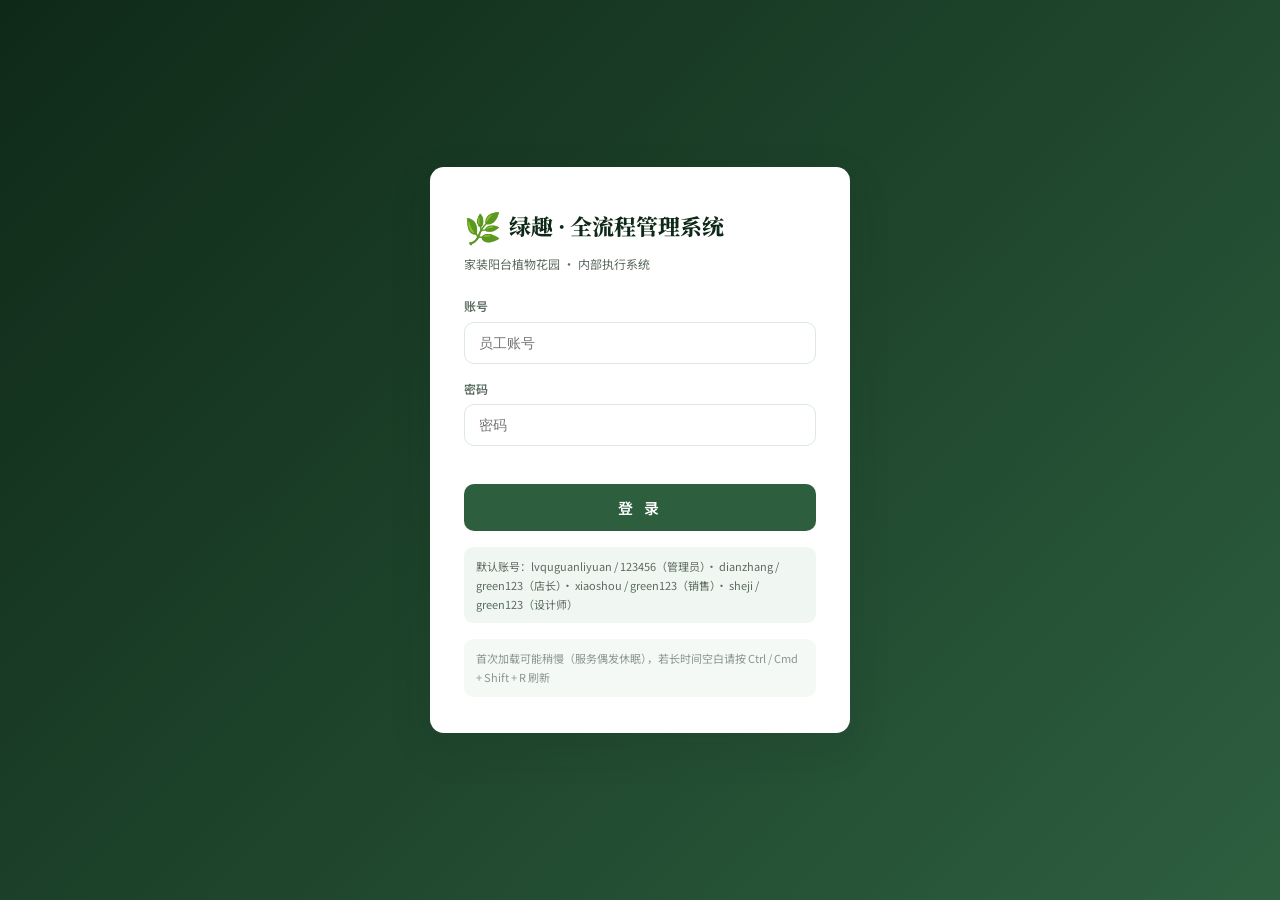
==== web/admin/index.html @ 3e5d3b29 "feat(admin): 新增方案设计模块（生图/排版PDF/转报价）+ 生图模型后台配置 - 后台新增 schemes 表与完整 CRUD、现场照片上传、AI 生图（Pollinations 免费 " ====
<!DOCTYPE html>
<html lang="zh-CN">
<head>
  <meta charset="UTF-8">
  <meta name="viewport" content="width=device-width, initial-scale=1.0">
  <title>绿趣 · 家装阳台植物花园全流程管理</title>
  <link rel="preconnect" href="https://fonts.googleapis.com">
  <link rel="preconnect" href="https://fonts.gstatic.com" crossorigin>
  <link href="https://fonts.googleapis.com/css2?family=Noto+Serif+SC:wght@400;600;700&family=Noto+Sans+SC:wght@300;400;500;600&display=swap" rel="stylesheet">
  <link rel="stylesheet" href="styles.css">
  <noscript><style>.noscript-warn{position:fixed;top:0;left:0;right:0;z-index:9999;background:#c0392b;color:#fff;padding:10px 14px;text-align:center;font-family:system-ui,sans-serif;font-size:14px}</style></noscript>
</head>
<body>
  <noscript><div class="noscript-warn">本系统需要启用 JavaScript 才能使用，请在浏览器设置中开启后刷新。</div></noscript>
  <!-- 登录遮罩 -->
  <div id="loginGate" class="login-gate">
    <div class="login-card">
      <div class="login-brand"><span class="logo">🌿</span>绿趣 · 全流程管理系统</div>
      <div class="login-sub">家装阳台植物花园 · 内部执行系统</div>
      <div class="login-field"><label>账号</label><input id="loginUser" placeholder="员工账号" autocomplete="username"></div>
      <div class="login-field"><label>密码</label><input id="loginPw" type="password" placeholder="密码" autocomplete="current-password"></div>
      <div id="loginErr" class="login-err"></div>
      <button class="btn login-btn" id="loginBtn">登 录</button>
      <div class="login-tip">默认账号：lvquguanliyuan / 123456（管理员）· dianzhang / green123（店长）· xiaoshou / green123（销售）· sheji / green123（设计师）</div>
      <div class="login-tip" id="bootHint" style="opacity:.7">首次加载可能稍慢（服务偶发休眠），若长时间空白请按 Ctrl / Cmd + Shift + R 刷新</div>
    </div>
  </div>

  <header class="topbar hidden" id="topbar">
    <div class="brand">
      <span class="logo">🌿</span>
      <div>
        <div class="brand-name">绿趣 · 全流程管理</div>
        <div class="brand-sub">家装阳台植物花园 · 内部执行系统</div>
      </div>
    </div>
    <nav class="nav" id="nav">
      <button class="nav-btn active" data-view="customers">客户档案</button>
      <button class="nav-btn" data-view="kanban">进度看板</button>
      <button class="nav-btn" data-view="quote">报价台</button>
      <button class="nav-btn" data-view="scheme">方案设计</button>
      <button class="nav-btn" data-view="contacts">预约线索</button>
      <button class="nav-btn" data-view="forms">表单模板库</button>
      <button class="nav-btn" data-view="stats">数据统计</button>
      <button class="nav-btn" data-view="prices" data-role="admin,manager">价格库</button>
      <button class="nav-btn" data-view="settings" data-role="admin">系统设置</button>
      <button class="nav-btn" data-view="users" data-role="admin">员工账号</button>
    </nav>
    <div class="userbox">
      <div class="ub-info"><span class="ub-name" id="ubName"></span><span class="ub-role" id="ubRole"></span></div>
      <button class="btn sm ghost" id="logoutBtn">登出</button>
    </div>
  </header>

  <main id="app" class="hidden"></main>

  <!-- 详情抽屉 -->
  <div id="drawer" class="drawer hidden">
    <div class="drawer-mask" id="drawerMask"></div>
    <aside class="drawer-panel" id="drawerPanel"></aside>
  </div>

  <div id="toast" class="toast hidden"></div>

  <script src="app.js"></script>
</body>
</html>
---- web/admin/styles.css ----
/* 绿趣 · 内部管理后台样式（与品牌官网视觉统一） */
:root{
  --green-900:#0f2918; --green-800:#153620; --green-700:#1a472a; --green-600:#2d5f3f;
  --green-500:#3d7a52; --green-400:#5a9a6e; --green-300:#8cc09a; --green-200:#b8d9c2;
  --green-100:#dcede2; --green-50:#f0f7f2;
  --cream:#f9f8f3; --card:#ffffff;
  --text:#1f2a23; --muted:#5c6b60; --border:#dce8e0;
  --amber:#c68a2e; --red:#c44b47; --blue:#3a7bd5;
  --shadow:0 8px 28px rgba(15,41,24,.08);
  --shadow-lg:0 14px 44px rgba(15,41,24,.12);
  --radius:14px;
  --font-serif:"Noto Serif SC","Songti SC","SimSun",serif;
  --font-sans:"Noto Sans SC","PingFang SC","Microsoft YaHei",sans-serif;
}
*{box-sizing:border-box;margin:0;padding:0}
body{font-family:var(--font-sans);background:var(--cream);color:var(--text);font-size:14px;line-height:1.55}
button{font-family:inherit;cursor:pointer}
.hidden{display:none!important}

/* 顶栏 */
.topbar{display:flex;align-items:center;gap:24px;padding:12px 24px;background:linear-gradient(90deg,var(--green-900),var(--green-700));color:#fff;position:sticky;top:0;z-index:30;box-shadow:0 4px 18px rgba(15,41,24,.15)}
.brand{display:flex;align-items:center;gap:10px}
.logo{font-size:26px}
.brand-name{font-size:17px;font-weight:700;letter-spacing:.5px;font-family:var(--font-serif)}
.brand-sub{font-size:11px;opacity:.8}
.nav{display:flex;gap:6px;margin-left:8px}
.nav-btn{background:transparent;border:none;color:#eafff2;padding:9px 16px;border-radius:10px;font-size:14px;font-weight:600;transition:.15s}
.nav-btn:hover{background:rgba(255,255,255,.12)}
.nav-btn.active{background:#fff;color:var(--green-700);box-shadow:0 2px 8px rgba(0,0,0,.1)}
.operator{margin-left:auto;display:flex;align-items:center;gap:8px;font-size:12px;opacity:.95}
.operator input{width:120px;padding:6px 10px;border-radius:8px;border:none;outline:none;font-size:13px}

/* 主区 */
#app{padding:24px;max-width:1400px;margin:0 auto}

/* 工具条 */
.toolbar{display:flex;flex-wrap:wrap;gap:10px;align-items:center;margin-bottom:18px}
.toolbar input,.toolbar select{padding:10px 13px;border:1px solid var(--border);border-radius:10px;background:#fff;font-size:13px;outline:none;transition:.15s}
.toolbar input:focus,.toolbar select:focus{border-color:var(--green-400);box-shadow:0 0 0 3px var(--green-50)}
.search{flex:1;min-width:200px}
.btn{background:var(--green-600);color:#fff;border:none;padding:10px 18px;border-radius:10px;font-size:13px;font-weight:600;transition:.2s}
.btn:hover{background:var(--green-500);transform:translateY(-1px)}
.btn.ghost{background:#fff;color:var(--green-700);border:1px solid var(--green-200)}
.btn.ghost:hover{background:var(--green-50)}
.btn.sm{padding:6px 12px;font-size:12px}
.btn.amber{background:var(--amber)}
.btn.red{background:var(--red)}
.spacer{flex:1}

/* 客户列表 */
.cust-table{width:100%;border-collapse:separate;border-spacing:0;background:var(--card);border-radius:var(--radius);overflow:hidden;box-shadow:var(--shadow)}
.cust-table th,.cust-table td{padding:12px 14px;text-align:left;border-bottom:1px solid var(--border);font-size:13px}
.cust-table th{background:var(--green-50);color:var(--green-900);font-weight:700}
.cust-table tr:hover{background:var(--green-50);cursor:pointer}
.cust-table tr:last-child td{border-bottom:none}
.stage-pill{display:inline-block;padding:3px 10px;border-radius:20px;font-size:11px;font-weight:700;background:var(--green-100);color:var(--green-900)}
.status-pill{padding:3px 10px;border-radius:20px;font-size:11px;font-weight:700}
.st-new{background:#e3f2fd;color:#1565c0}
.st-deal{background:#e8f5e9;color:#2e7d32}
.st-loss{background:#ffebee;color:#c62828}
.st-lead{background:#fff3e0;color:#ef6c00}

/* 看板 */
.kanban{display:flex;gap:16px;overflow-x:auto;padding-bottom:12px}
.kcol{min-width:230px;flex:1;background:var(--green-50);border-radius:var(--radius);padding:12px}
.kcol h3{font-size:13px;color:var(--green-900);padding:6px 8px 10px;display:flex;justify-content:space-between}
.kcol .count{background:var(--green-600);color:#fff;border-radius:20px;padding:1px 9px;font-size:11px}
.kcard{background:var(--card);border:1px solid var(--border);border-left:4px solid var(--green-400);border-radius:11px;padding:12px;margin-bottom:10px;box-shadow:var(--shadow);transition:.2s}
.kcard:hover{border-left-color:var(--green-700);transform:translateY(-2px)}
.kcard .kname{font-weight:700;margin-bottom:4px}
.kcard .kmeta{font-size:12px;color:var(--muted);display:flex;flex-wrap:wrap;gap:6px}
.kcard .krow{display:flex;gap:6px;margin-top:8px}
.kcard .krow .btn{flex:1}
.tag{background:var(--green-100);color:var(--green-900);border-radius:5px;padding:2px 8px;font-size:11px}

/* 抽屉 */
.drawer{position:fixed;inset:0;z-index:50}
.drawer-mask{position:absolute;inset:0;background:rgba(15,41,24,.45)}
.drawer-panel{position:absolute;right:0;top:0;height:100%;width:min(900px,94vw);background:var(--cream);overflow-y:auto;box-shadow:-6px 0 30px rgba(0,0,0,.2);animation:slidein .25s ease}
@keyframes slidein{from{transform:translateX(40px);opacity:.4}to{transform:none;opacity:1}}
.dp-head{display:flex;align-items:center;gap:12px;padding:18px 24px;background:var(--green-700);color:#fff;position:sticky;top:0;z-index:5}
.dp-head h2{font-size:18px;font-family:var(--font-serif)}
.dp-head .close{margin-left:auto;background:rgba(255,255,255,.15);border:none;color:#fff;width:34px;height:34px;border-radius:10px;font-size:20px;transition:.2s}
.dp-head .close:hover{background:rgba(255,255,255,.25)}
.dp-body{padding:20px 24px}

/* 表单区块 */
.section{background:var(--card);border:1px solid var(--border);border-radius:var(--radius);padding:18px 20px;margin-bottom:16px;box-shadow:var(--shadow)}
.section h3{font-size:16px;color:var(--green-900);margin-bottom:14px;display:flex;align-items:center;gap:8px;font-family:var(--font-serif)}
.section h3::before{content:"";width:5px;height:18px;background:var(--green-500);border-radius:3px}
.grid{display:grid;grid-template-columns:repeat(2,1fr);gap:14px 18px}
.grid .full{grid-column:1/-1}
.field label{display:block;font-size:12px;color:var(--muted);margin-bottom:5px;font-weight:600}
.field input,.field select,.field textarea{width:100%;padding:9px 11px;border:1px solid var(--border);border-radius:9px;font-size:13px;outline:none;font-family:inherit;background:#fff;transition:.15s}
.field textarea{min-height:68px;resize:vertical}
.field input:focus,.field select:focus,.field textarea:focus{border-color:var(--green-400);box-shadow:0 0 0 3px var(--green-50)}
.radio-row,.check-row{display:flex;flex-wrap:wrap;gap:8px}
.radio-row label,.check-row label{display:flex;align-items:center;gap:5px;font-size:13px;background:var(--green-50);padding:6px 12px;border-radius:20px;cursor:pointer;border:1px solid transparent}
.radio-row input,.check-row input{accent-color:var(--green-600)}

/* 阶段标签 */
.stage-tabs{display:flex;flex-wrap:wrap;gap:6px;margin-bottom:14px}
.stage-tab{padding:7px 13px;border-radius:10px;background:#fff;border:1px solid var(--border);font-size:12px;font-weight:600;color:var(--muted);transition:.15s}
.stage-tab.active{background:var(--green-600);color:#fff;border-color:var(--green-600)}
.stage-tab .dot{display:inline-block;width:7px;height:7px;border-radius:50%;background:var(--green-300);margin-right:5px}
.stage-tab.done .dot{background:var(--green-500)}
.form-list{font-size:12px;color:var(--muted);background:var(--green-50);padding:10px 13px;border-radius:9px;margin-bottom:14px}
.form-list b{color:var(--green-700)}

/* 模板库 */
.forms-layout{display:grid;grid-template-columns:280px 1fr;gap:18px}
.forms-side{background:var(--card);border:1px solid var(--border);border-radius:var(--radius);padding:12px;box-shadow:var(--shadow);height:fit-content}
.forms-side .fg{margin-bottom:6px}
.forms-side .fg-title{font-weight:700;color:var(--green-900);font-size:13px;padding:8px 6px 4px;cursor:pointer}
.forms-side .fi{padding:6px 11px;font-size:12px;color:var(--muted);border-radius:7px;cursor:pointer}
.forms-side .fi:hover{background:var(--green-50);color:var(--green-700)}
.forms-side .fi.active{background:var(--green-600);color:#fff}
.form-view{background:var(--card);border:1px solid var(--border);border-radius:var(--radius);padding:24px 28px;box-shadow:var(--shadow);min-height:400px}
.form-view h1{font-size:22px;color:var(--green-900);margin-bottom:8px;font-family:var(--font-serif)}
.form-view h2{font-size:17px;color:var(--green-700);margin:20px 0 10px;border-bottom:2px solid var(--green-100);padding-bottom:5px}
.form-view h3{font-size:15px;color:var(--green-900);margin:16px 0 7px}
.form-view p{margin:7px 0;color:#33433b}
.form-view blockquote{background:var(--green-50);border-left:4px solid var(--green-300);padding:9px 13px;margin:9px 0;color:var(--muted);border-radius:0 8px 8px 0}
.form-view hr{border:none;border-top:1px solid var(--border);margin:16px 0}
.md-table{border-collapse:collapse;width:100%;margin:12px 0;font-size:13px}
.md-table th,.md-table td{border:1px solid var(--border);padding:7px 10px;text-align:left}
.md-table th{background:var(--green-50);color:var(--green-900)}
.md-table td .chk{color:var(--green-600);font-weight:700}
.md-table td .chk.on{color:var(--green-700)}

/* 统计 */
.stat-cards{display:grid;grid-template-columns:repeat(4,1fr);gap:16px;margin-bottom:20px}
.stat-card{background:var(--card);border:1px solid var(--border);border-radius:var(--radius);padding:18px;box-shadow:var(--shadow)}
.stat-card .num{font-size:28px;font-weight:800;color:var(--green-700);font-family:var(--font-serif)}
.stat-card .lbl{font-size:12px;color:var(--muted);margin-top:3px}
.bar-block{margin-bottom:20px}
.bar-row{display:flex;align-items:center;gap:10px;margin:8px 0;font-size:13px}
.bar-row .bl{width:90px;color:var(--muted);text-align:right;flex:none}
.bar-track{flex:1;background:var(--green-50);border-radius:7px;overflow:hidden;height:22px}
.bar-fill{height:100%;background:linear-gradient(90deg,var(--green-500),var(--green-300));border-radius:7px}
.bar-row .bv{width:46px;color:var(--green-900);font-weight:700;flex:none}

/* 提示 */
.toast{position:fixed;bottom:26px;left:50%;transform:translateX(-50%);background:var(--green-900);color:#fff;padding:12px 24px;border-radius:12px;font-size:14px;z-index:80;box-shadow:0 8px 24px rgba(0,0,0,.25);animation:fade .2s}
@keyframes fade{from{opacity:0;transform:translate(-50%,8px)}to{opacity:1;transform:translate(-50%,0)}}
.empty{text-align:center;color:var(--muted);padding:50px;background:var(--card);border-radius:var(--radius);border:1px dashed var(--border)}

/* 登录遮罩 */
.login-gate{position:fixed;inset:0;z-index:100;background:linear-gradient(135deg,var(--green-900),var(--green-600));display:flex;align-items:center;justify-content:center}
.login-card{background:var(--card);border-radius:var(--radius);padding:36px 34px;width:min(420px,92vw);box-shadow:var(--shadow-lg)}
.login-brand{font-size:22px;font-weight:800;color:var(--green-900);display:flex;align-items:center;gap:8px;font-family:var(--font-serif)}
.login-brand .logo{font-size:30px}
.login-sub{font-size:12px;color:var(--muted);margin:5px 0 24px}
.login-field{margin-bottom:16px}
.login-field label{display:block;font-size:12px;color:var(--muted);margin-bottom:6px;font-weight:600}
.login-field input{width:100%;padding:12px 14px;border:1px solid var(--border);border-radius:10px;font-size:14px;outline:none;background:#fff;transition:.15s}
.login-field input:focus{border-color:var(--green-400);box-shadow:0 0 0 3px var(--green-50)}
.login-err{color:var(--red);font-size:12px;min-height:16px;margin-bottom:6px}
.login-btn{width:100%;padding:13px;font-size:15px;letter-spacing:4px;border-radius:10px}
.login-tip{font-size:11px;color:var(--muted);margin-top:16px;line-height:1.7;background:var(--green-50);padding:10px 12px;border-radius:9px}

/* 用户信息 */
.userbox{margin-left:auto;display:flex;align-items:center;gap:12px}
.ub-info{display:flex;flex-direction:column;align-items:flex-end;line-height:1.25}
.ub-name{font-size:14px;font-weight:700;color:#fff}
.ub-role{font-size:11px;color:#d6f0e0;background:rgba(255,255,255,.15);padding:2px 9px;border-radius:20px}

/* 通用小表 / 提示 */
.mini-table{width:100%;border-collapse:collapse;font-size:12px}
.mini-table th,.mini-table td{border:1px solid var(--border);padding:6px 9px;text-align:left}
.mini-table th{background:var(--green-50);color:var(--green-900)}
.hint{font-size:12px;color:var(--muted);background:var(--green-50);padding:10px 13px;border-radius:9px;margin-bottom:10px;line-height:1.7}
.hint code{background:#fff;border:1px solid var(--border);border-radius:4px;padding:1px 6px;color:var(--green-700)}
.wfull{width:100%}
.q-warn{background:#fff3e0;border:1px solid #ffcc80;color:#b45309;font-size:12px;padding:10px 13px;border-radius:9px;margin-top:10px;line-height:1.7}

/* 报价台 */
.quote-wrap{display:grid;grid-template-columns:1fr 360px;gap:20px;align-items:start}
.q-paste{width:100%;min-height:120px;border:1px solid var(--border);border-radius:10px;padding:11px 13px;font-size:13px;font-family:"Consolas",monospace;outline:none;resize:vertical;background:#fff}
.q-paste:focus{border-color:var(--green-400);box-shadow:0 0 0 3px var(--green-50)}
.q-paste-actions{display:flex;flex-wrap:wrap;gap:8px;align-items:center;margin-top:10px}
.file-btn{position:relative}
.q-quickadd{flex:1;min-width:220px}
.q-items-table{width:100%;border-collapse:collapse;font-size:12px;background:#fff;border-radius:10px;overflow:hidden}
.q-items-table th,.q-items-table td{border:1px solid var(--border);padding:5px 6px;text-align:left}
.q-items-table th{background:var(--green-50);color:var(--green-900);font-weight:700}
.q-items-table tr.unmatched{background:#fff8e1}
.q-items-table .cell{width:100%;border:1px solid transparent;background:transparent;padding:5px 6px;font-size:12px;border-radius:5px;outline:none;font-family:inherit}
.q-items-table .cell:focus{border-color:var(--green-400);background:#fff;box-shadow:0 0 0 2px var(--green-50)}
.q-items-table .cell.sm{max-width:90px}
.q-items-table .cell.xs{max-width:64px}
.q-items-table .q-sub{white-space:nowrap;font-weight:700;color:var(--green-900)}
.q-del{background:#ffebee;color:#c62828;border:none;width:24px;height:24px;border-radius:6px;font-size:14px;line-height:1;transition:.2s}
.q-del:hover{background:var(--red);color:#fff}
.q-params .pfield{display:flex;align-items:center;gap:8px;margin-bottom:10px}
.q-params .pfield label{flex:none;width:120px;font-size:12px;color:var(--muted);font-weight:600}
.q-params .pfield input{flex:1;padding:8px 11px;border:1px solid var(--border);border-radius:8px;font-size:13px;outline:none;background:#fff}
.q-params .pfield input:focus{border-color:var(--green-400);box-shadow:0 0 0 3px var(--green-50)}
.q-params .pfield .unit{font-size:11px;color:var(--muted);flex:none}
.q-summary .sum-row{display:flex;justify-content:space-between;font-size:13px;padding:7px 0;border-bottom:1px dashed var(--border);color:#33433b}
.q-summary .sum-total{display:flex;justify-content:space-between;font-size:18px;font-weight:800;color:var(--green-700);margin-top:10px;padding-top:10px;border-top:2px solid var(--green-300)}
.q-right .section{position:sticky;top:78px}

/* 价格库 / 账号表 */
.price-table{width:100%;border-collapse:separate;border-spacing:0;background:var(--card);border-radius:var(--radius);overflow:hidden;box-shadow:var(--shadow)}
.price-table th,.price-table td{padding:10px 13px;text-align:left;border-bottom:1px solid var(--border);font-size:13px}
.price-table th{background:var(--green-50);color:var(--green-900);font-weight:700}
.price-table tr:hover{background:var(--green-50)}
.price-table tr:last-child td{border-bottom:none}

/* 系统设置页 */
.settings-grid{display:grid;grid-template-columns:repeat(3,1fr);gap:18px;margin-top:14px}
.settings-grid .section{margin:0}
.pm-row{display:flex;gap:8px;align-items:center;margin-bottom:8px}
.pm-row .pm-label{width:110px}
.pm-row .pm-note{flex:1}
.pm-row .btn{flex:none}
.q-sub2{color:var(--green-900);font-weight:600}

@media(max-width:1100px){.settings-grid{grid-template-columns:1fr}}
@media(max-width:960px){.quote-wrap{grid-template-columns:1fr}.q-right .section{position:static}}
@media(max-width:760px){
  .grid{grid-template-columns:1fr}
  .forms-layout{grid-template-columns:1fr}
  .stat-cards{grid-template-columns:repeat(2,1fr)}
  .settings-grid{grid-template-columns:1fr}
  .nav-btn{padding:8px 10px;font-size:12px}
  .topbar{overflow-x:auto;gap:12px;padding:10px 14px}
  .brand-sub{display:none}
}

/* ---------------- 方案设计模块 ---------------- */
.scheme-thumbs{display:flex;flex-wrap:wrap;gap:10px;margin-top:10px}
.scheme-thumbs .empty{padding:18px;flex:1}
.thumb{position:relative;width:130px;height:100px;border-radius:10px;overflow:hidden;border:1px solid var(--border);background:var(--green-50);box-shadow:var(--shadow)}
.thumb img{width:100%;height:100%;object-fit:cover;display:block}
.thumb .x{position:absolute;top:4px;right:4px;width:22px;height:22px;border:0;border-radius:50%;background:rgba(0,0,0,.55);color:#fff;font-size:15px;line-height:20px;cursor:pointer;display:flex;align-items:center;justify-content:center}
.thumb .x:hover{background:var(--red-600,#c0392b)}
.scheme-prompt,.scheme-concept{width:100%;border:1px solid var(--border);border-radius:10px;padding:11px 13px;font-size:13px;font-family:inherit;outline:none;resize:vertical;background:#fff}
.scheme-prompt{min-height:72px}
.scheme-concept{min-height:120px;line-height:1.8}
.scheme-prompt:focus,.scheme-concept:focus{border-color:var(--green-400);box-shadow:0 0 0 3px var(--green-50)}
.scheme-items{width:100%;border-collapse:separate;border-spacing:0;background:var(--card);border-radius:var(--radius);overflow:hidden;box-shadow:var(--shadow);margin-top:4px}
.scheme-items th{background:var(--green-50);color:var(--green-900);font-size:12px;font-weight:700;padding:8px 9px;text-align:left}
.scheme-items td{padding:5px 6px;border-top:1px solid var(--border)}
.scheme-items input{border:1px solid var(--border);border-radius:7px;padding:6px 8px;font-size:13px;width:100%;outline:none}
.scheme-items input:focus{border-color:var(--green-400)}
.btn.danger{background:var(--red-600,#c0392b);color:#fff;border-color:var(--red-600,#c0392b)}
.btn.danger:hover{filter:brightness(.94)}
.q-del{border:0;background:transparent;color:var(--muted);font-size:17px;cursor:pointer;line-height:1}
.q-del:hover{color:var(--red-600,#c0392b)}
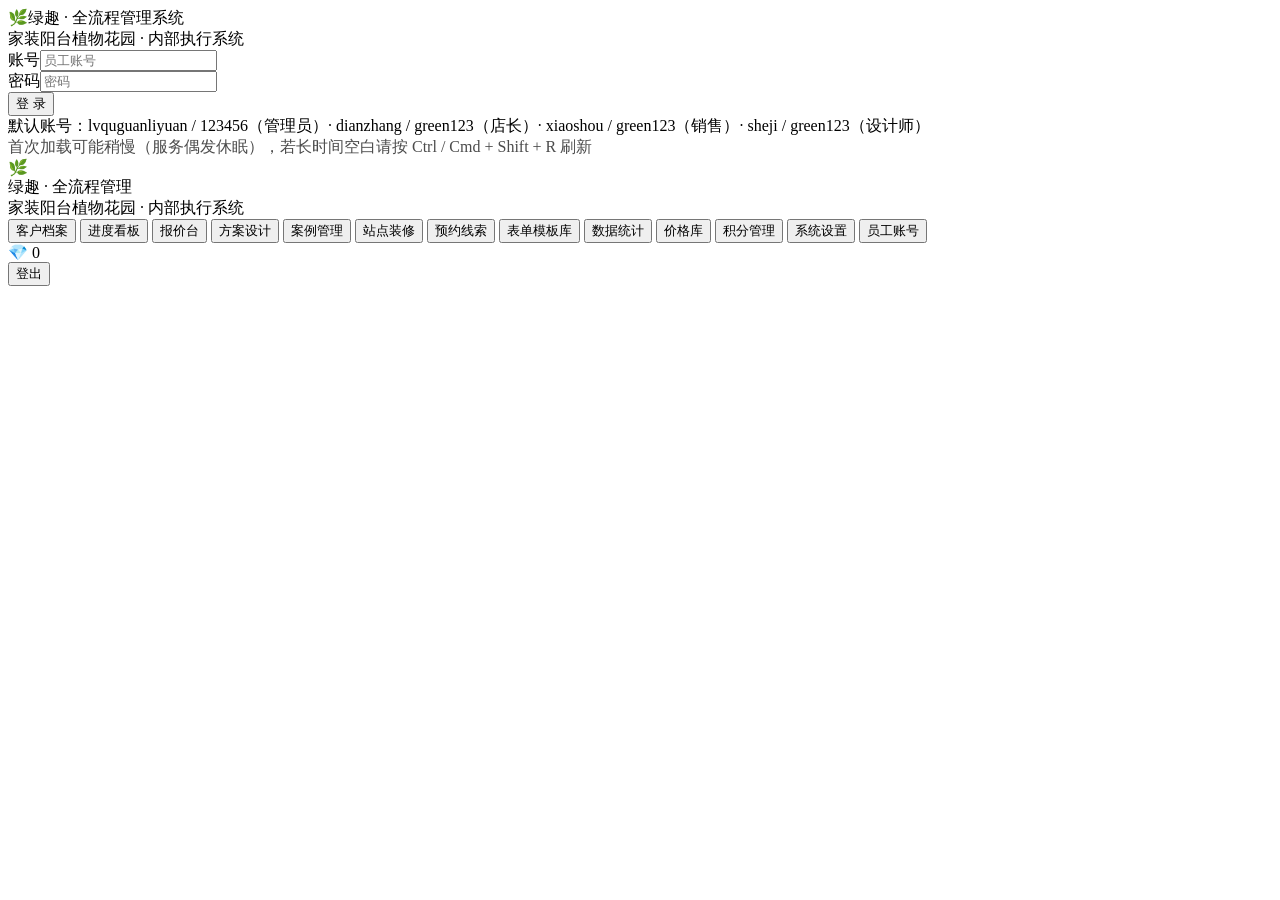
==== commit 5b1c01ba: "fix: admin absolute css/js paths to resolve unstyled login page" ====
--- a/web/admin/index.html
+++ b/web/admin/index.html
@@ -7,7 +7,7 @@
   <link rel="preconnect" href="https://fonts.googleapis.com">
   <link rel="preconnect" href="https://fonts.gstatic.com" crossorigin>
   <link href="https://fonts.googleapis.com/css2?family=Noto+Serif+SC:wght@400;600;700&family=Noto+Sans+SC:wght@300;400;500;600&display=swap" rel="stylesheet">
-  <link rel="stylesheet" href="styles.css">
+  <link rel="stylesheet" href="/admin/styles.css">
   <noscript><style>.noscript-warn{position:fixed;top:0;left:0;right:0;z-index:9999;background:#c0392b;color:#fff;padding:10px 14px;text-align:center;font-family:system-ui,sans-serif;font-size:14px}</style></noscript>
 </head>
 <body>
@@ -39,15 +39,22 @@
       <button class="nav-btn" data-view="kanban">进度看板</button>
       <button class="nav-btn" data-view="quote">报价台</button>
       <button class="nav-btn" data-view="scheme">方案设计</button>
+      <button class="nav-btn" data-view="cases" data-role="admin,manager,designer">案例管理</button>
+      <button class="nav-btn" data-view="site" data-role="admin,manager">站点装修</button>
       <button class="nav-btn" data-view="contacts">预约线索</button>
       <button class="nav-btn" data-view="forms">表单模板库</button>
       <button class="nav-btn" data-view="stats">数据统计</button>
       <button class="nav-btn" data-view="prices" data-role="admin,manager">价格库</button>
+      <button class="nav-btn" data-view="credits" data-role="admin,manager">积分管理</button>
       <button class="nav-btn" data-view="settings" data-role="admin">系统设置</button>
       <button class="nav-btn" data-view="users" data-role="admin">员工账号</button>
     </nav>
     <div class="userbox">
-      <div class="ub-info"><span class="ub-name" id="ubName"></span><span class="ub-role" id="ubRole"></span></div>
+      <div class="ub-info">
+        <span class="ub-name" id="ubName"></span>
+        <span class="ub-role" id="ubRole"></span>
+        <span class="ub-credit" id="ubCredit" title="点击刷新积分余额">💎 0</span>
+      </div>
       <button class="btn sm ghost" id="logoutBtn">登出</button>
     </div>
   </header>
@@ -62,6 +69,6 @@
 
   <div id="toast" class="toast hidden"></div>
 
-  <script src="app.js"></script>
+  <script src="/admin/app.js"></script>
 </body>
 </html>
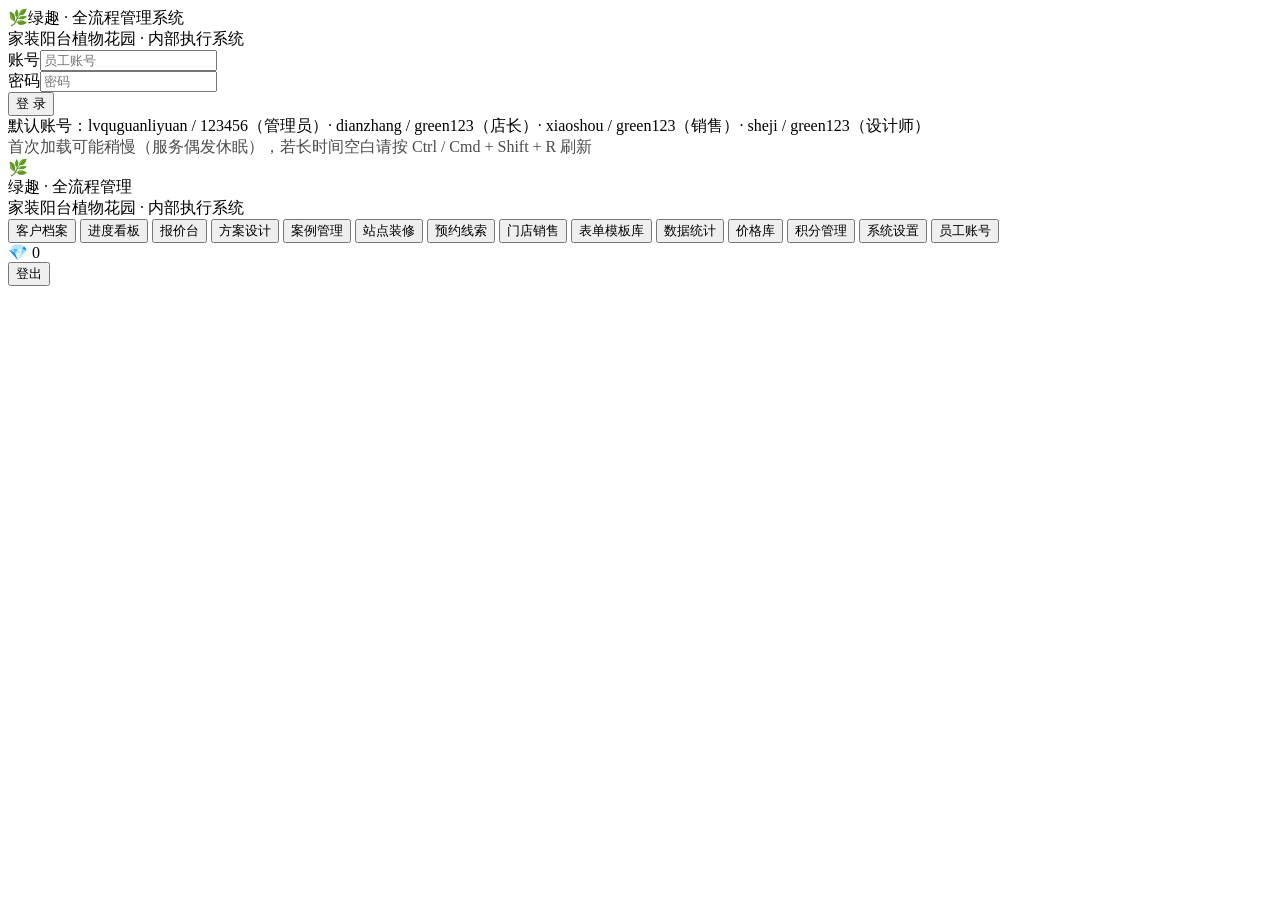
==== commit 216687ca: "feat: store sales record module (register/list/receipt print/weekly summary) + fix receipt auth" ====
--- a/web/admin/index.html
+++ b/web/admin/index.html
@@ -42,6 +42,7 @@
       <button class="nav-btn" data-view="cases" data-role="admin,manager,designer">案例管理</button>
       <button class="nav-btn" data-view="site" data-role="admin,manager">站点装修</button>
       <button class="nav-btn" data-view="contacts">预约线索</button>
+      <button class="nav-btn" data-view="sales">门店销售</button>
       <button class="nav-btn" data-view="forms">表单模板库</button>
       <button class="nav-btn" data-view="stats">数据统计</button>
       <button class="nav-btn" data-view="prices" data-role="admin,manager">价格库</button>
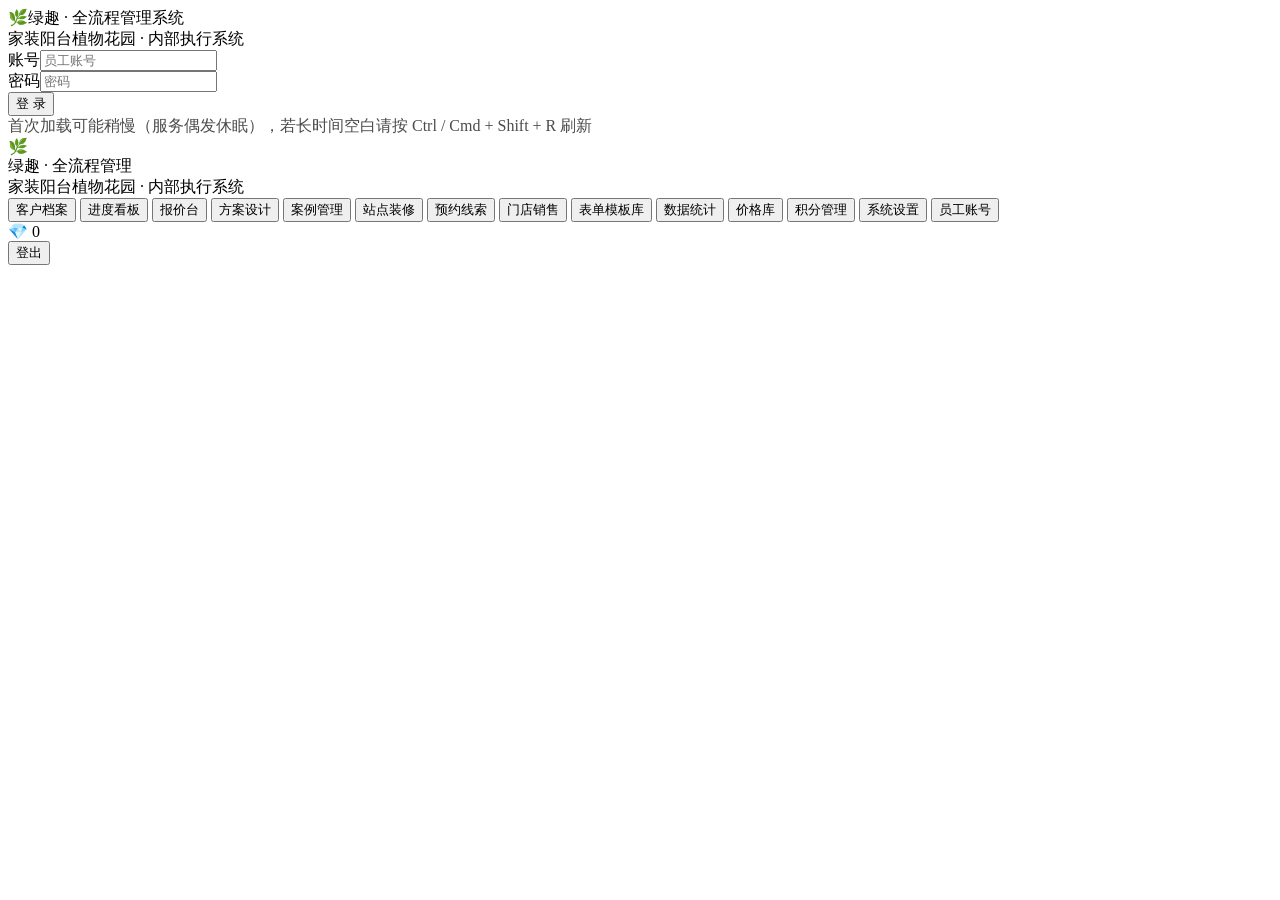
==== commit 3ba58332: "security: remove default credentials from login page and startup logs - web/admin/index.html: delete" ====
--- a/web/admin/index.html
+++ b/web/admin/index.html
@@ -21,7 +21,6 @@
       <div class="login-field"><label>密码</label><input id="loginPw" type="password" placeholder="密码" autocomplete="current-password"></div>
       <div id="loginErr" class="login-err"></div>
       <button class="btn login-btn" id="loginBtn">登 录</button>
-      <div class="login-tip">默认账号：lvquguanliyuan / 123456（管理员）· dianzhang / green123（店长）· xiaoshou / green123（销售）· sheji / green123（设计师）</div>
       <div class="login-tip" id="bootHint" style="opacity:.7">首次加载可能稍慢（服务偶发休眠），若长时间空白请按 Ctrl / Cmd + Shift + R 刷新</div>
     </div>
   </div>
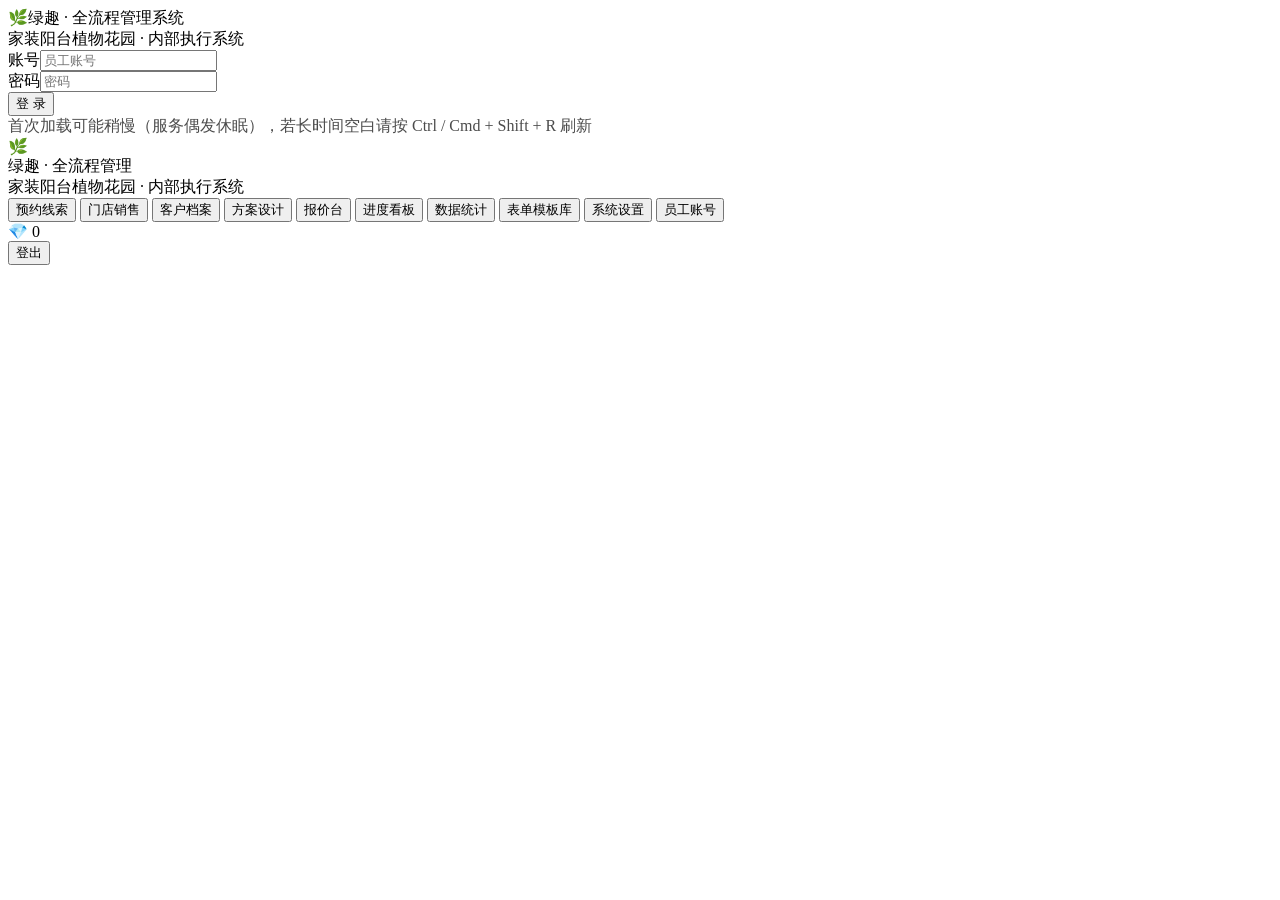
==== commit e9d02a93: "feat: reorder admin nav and merge cases/site/prices/credits into settings/users" ====
--- a/web/admin/index.html
+++ b/web/admin/index.html
@@ -34,18 +34,14 @@
       </div>
     </div>
     <nav class="nav" id="nav">
-      <button class="nav-btn active" data-view="customers">客户档案</button>
-      <button class="nav-btn" data-view="kanban">进度看板</button>
-      <button class="nav-btn" data-view="quote">报价台</button>
-      <button class="nav-btn" data-view="scheme">方案设计</button>
-      <button class="nav-btn" data-view="cases" data-role="admin,manager,designer">案例管理</button>
-      <button class="nav-btn" data-view="site" data-role="admin,manager">站点装修</button>
       <button class="nav-btn" data-view="contacts">预约线索</button>
       <button class="nav-btn" data-view="sales">门店销售</button>
+      <button class="nav-btn active" data-view="customers">客户档案</button>
+      <button class="nav-btn" data-view="scheme">方案设计</button>
+      <button class="nav-btn" data-view="quote">报价台</button>
+      <button class="nav-btn" data-view="kanban">进度看板</button>
+      <button class="nav-btn" data-view="stats">数据统计</button>
       <button class="nav-btn" data-view="forms">表单模板库</button>
-      <button class="nav-btn" data-view="stats">数据统计</button>
-      <button class="nav-btn" data-view="prices" data-role="admin,manager">价格库</button>
-      <button class="nav-btn" data-view="credits" data-role="admin,manager">积分管理</button>
       <button class="nav-btn" data-view="settings" data-role="admin">系统设置</button>
       <button class="nav-btn" data-view="users" data-role="admin">员工账号</button>
     </nav>
